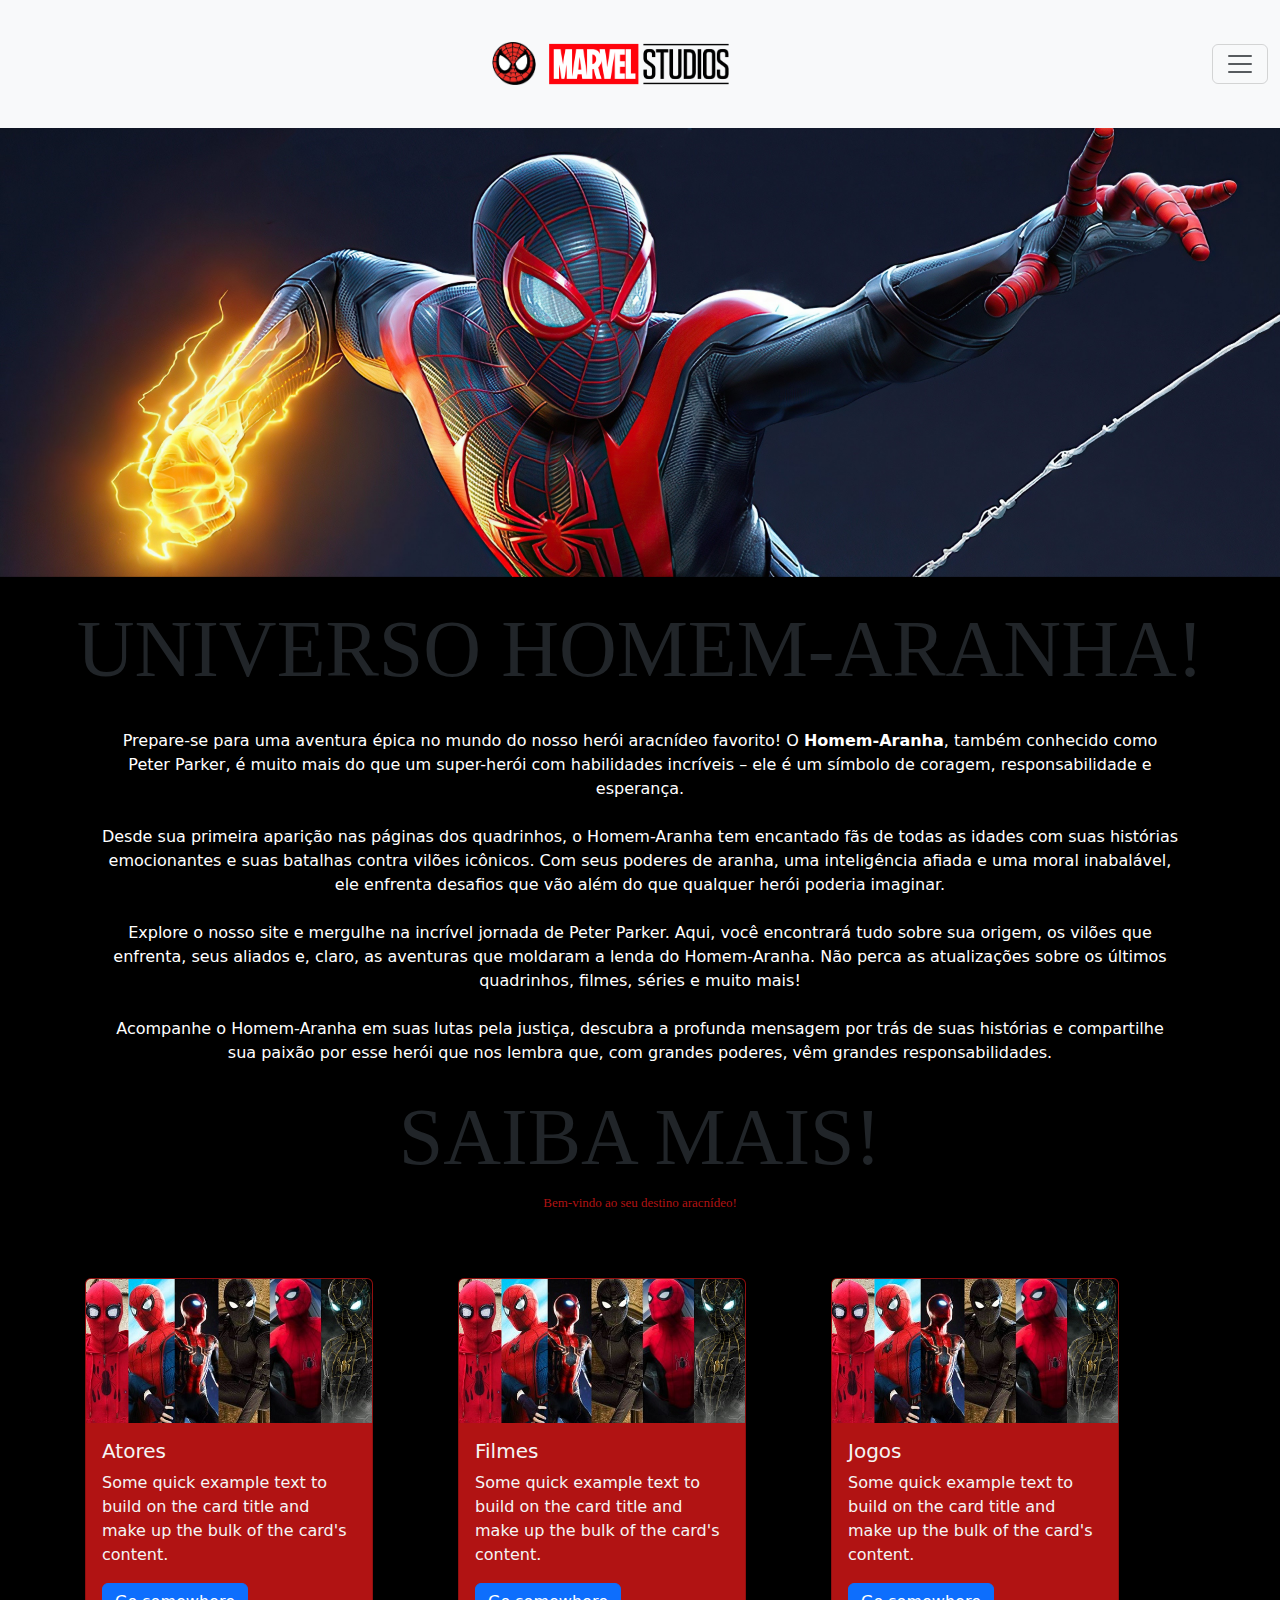
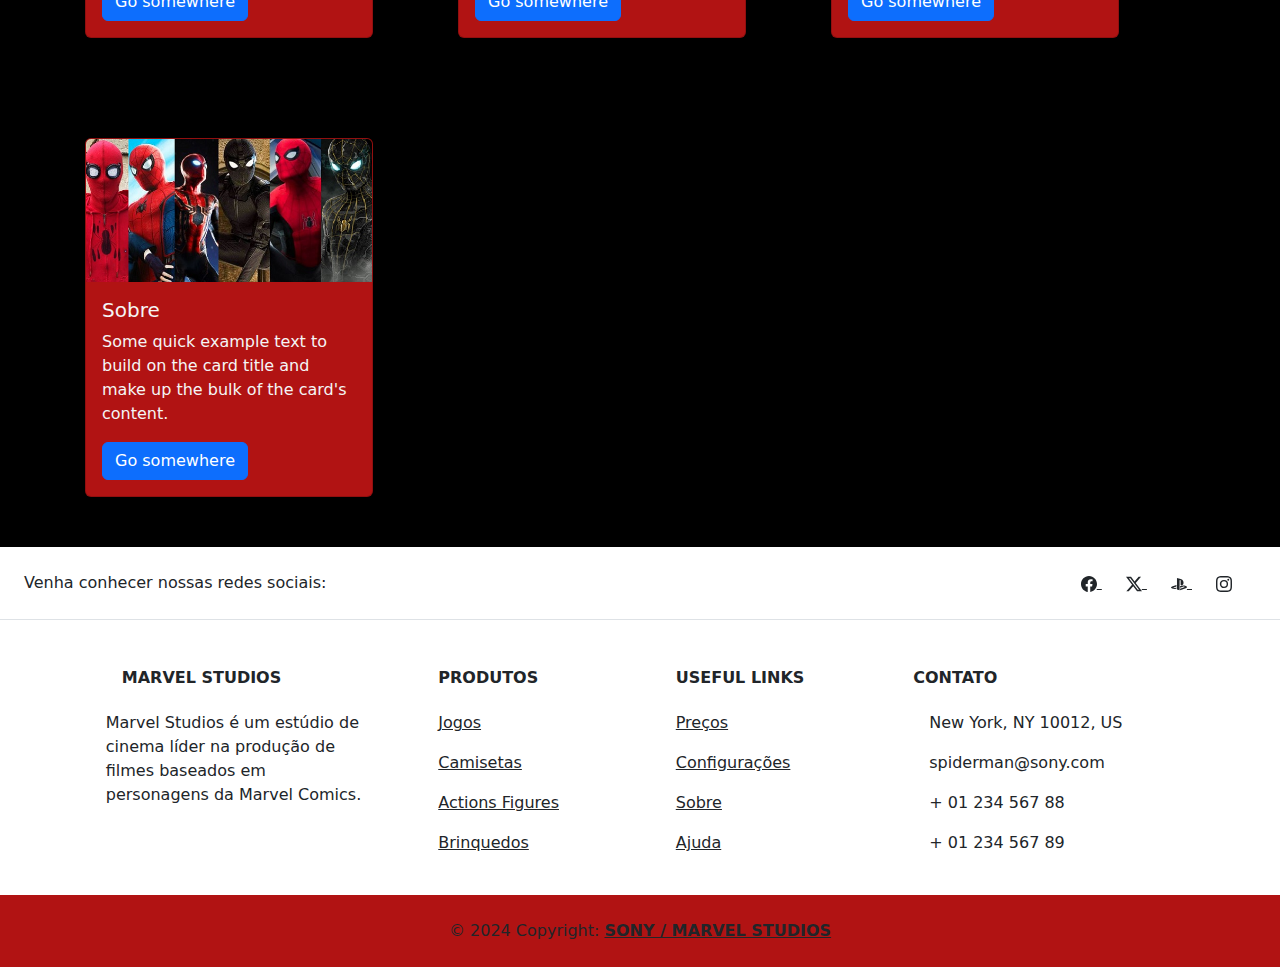
==== index.html @ 2ff121c3 "Primeiro Commit" ====
<!doctype html>
<html lang="pt-br">
<head>
    <meta charset="utf-8">
    <meta name="viewport" content="width=device-width, initial-scale=1">
    <title>Homem-Aranha</title>
    <link href="https://cdn.jsdelivr.net/npm/bootstrap@5.3.3/dist/css/bootstrap.min.css" rel="stylesheet" integrity="sha384-QWTKZyjpPEjISv5WaRU9OFeRpok6YctnYmDr5pNlyT2bRjXh0JMhjY6hW+ALEwIH" crossorigin="anonymous">
    <link rel="icon" href="imagens/bola-miles-morales-removebg-preview.png">
    <link rel="stylesheet" href="css/estilo.css">
</head>
<body>

    <header>
        <!--Navbar-->
        <nav class="navbar bg-body-tertiary fixed-top">

            <div class="container-fluid"><i></i>

              <a class="navbar-brand" href="index.html"><img src="imagens/bola-peter-parker-removebg-preview.png" width="70px"><img src="imagens/Marvel-Logo.png" width="180px"></a>
              

              <button class="navbar-toggler" type="button" data-bs-toggle="offcanvas" data-bs-target="#offcanvasNavbar" aria-controls="offcanvasNavbar" aria-label="Toggle navigation">
                <span class="navbar-toggler-icon"></span>
              </button>
              <div class="offcanvas offcanvas-end" tabindex="-1" id="offcanvasNavbar" aria-labelledby="offcanvasNavbarLabel">
                <div class="offcanvas-header">
                  <h5 class="offcanvas-title" id="offcanvasNavbarLabel">MENU</h5>
                  <button type="button" class="btn-close" data-bs-dismiss="offcanvas" aria-label="Close"></button>
                </div>

                <div class="offcanvas-body">
                  <ul class="navbar-nav justify-content-end flex-grow-1 pe-3">
                    <li class="nav-item">
                      <a class="nav-link active" aria-current="page" href="index.html">Home</a>
                    </li>
                    <li class="nav-item">
                      <a class="nav-link" href="#">Jogos</a>
                    </li>
                    <li class="nav-item">
                        <a class="nav-link" href="#">Filmes</a>
                    </li>
                    <li class="nav-item">
                        <a class="nav-link" href="sobre.html">Sobre</a>
                    </li>
                    <li class="nav-item dropdown">
                      <a class="nav-link dropdown-toggle" href="#" role="button" data-bs-toggle="dropdown" aria-expanded="false">
                        Precisa de ajuda?
                      </a>
                      <ul class="dropdown-menu">
                        <li><a class="dropdown-item" href="#">sla</a></li>
                        <li><a class="dropdown-item" href="#">Another action</a></li>
                        <li>
                          <hr class="dropdown-divider">
                        </li>
                        <li><a class="dropdown-item" href="#">Entre em contato</a></li>
                      </ul>
                    </li>
                  </ul>
                  <form class="d-flex mt-3" role="search">
                    <input class="form-control me-2" type="search" placeholder="Search" aria-label="Search">
                    <button class="btn btn-outline-success" type="submit">Search</button>
                  </form>
                </div>
              </div>
            </div>
          </nav>
    </header>

    <main id="efeitofadein">
        <!--Carrossel-->
        <div id="carouselExampleSlidesOnly" class="carousel slide" data-bs-ride="carousel">
            <div class="carousel-inner">
              <div class="carousel-item active">
                <img src="imagens/banner-miles-morales.jpg" class="d-block w-100" alt="...">
              </div>
              <div class="carousel-item">
                <img src="imagens/banner-miles-morales.jpg" class="d-block w-100" alt="...">
              </div>
              <div class="carousel-item">
                <img src="imagens/banner-miles-morales.jpg" class="d-block w-100" alt="...">
              </div>
            </div>
        </div>

        
        <div class="conteudo">
          <br>
          <h1 class="typefects">UNIVERSO HOMEM-ARANHA!</h1>

          <br>

          <p class="textohome">Prepare-se para uma aventura épica no mundo do nosso herói aracnídeo favorito! O <strong>Homem-Aranha</strong>, também conhecido como Peter Parker, é muito mais do que um super-herói com habilidades incríveis – ele é um símbolo de coragem, responsabilidade e esperança.</p>

          <br>

          <p class="textohome">Desde sua primeira aparição nas páginas dos quadrinhos, o Homem-Aranha tem encantado fãs de todas as idades com suas histórias emocionantes e suas batalhas contra vilões icônicos. Com seus poderes de aranha, uma inteligência afiada e uma moral inabalável, ele enfrenta desafios que vão além do que qualquer herói poderia imaginar.</p>

          <br>
          
          <p class="textohome">Explore o nosso site e mergulhe na incrível jornada de Peter Parker. Aqui, você encontrará tudo sobre sua origem, os vilões que enfrenta, seus aliados e, claro, as aventuras que moldaram a lenda do Homem-Aranha. Não perca as atualizações sobre os últimos quadrinhos, filmes, séries e muito mais!</p>

         <br>
          
          <p class="textohome">Acompanhe o Homem-Aranha em suas lutas pela justiça, descubra a profunda mensagem por trás de suas histórias e compartilhe sua paixão por esse herói que nos lembra que, com grandes poderes, vêm grandes responsabilidades.
          </p>

          <br>

          <h1>SAIBA MAIS!</h1>
          <p id="frase">Bem-vindo ao seu destino aracnídeo!</p>


          <section>
            <div class="card" style="width: 18rem;">
              <img src="imagens/trajes-homem-aranha.jpg" class="card-img-top" alt="...">
              <div class="card-body">
                <h5 class="card-title">Atores</h5>
                <p class="card-text">Some quick example text to build on the card title and make up the bulk of the card's content.</p>
                <a href="#" class="btn btn-primary">Go somewhere</a>
              </div>
            </div>
  
            <div class="card" style="width: 18rem;">
              <img src="imagens/trajes-homem-aranha.jpg" class="card-img-top" alt="...">
              <div class="card-body">
                <h5 class="card-title">Filmes</h5>
                <p class="card-text">Some quick example text to build on the card title and make up the bulk of the card's content.</p>
                <a href="#" class="btn btn-primary">Go somewhere</a>
              </div>
            </div>
  
            <div class="card" style="width: 18rem;">
              <img src="imagens/trajes-homem-aranha.jpg" class="card-img-top" alt="...">
              <div class="card-body">
                <h5 class="card-title">Jogos</h5>
                <p class="card-text">Some quick example text to build on the card title and make up the bulk of the card's content.</p>
                <a href="#" class="btn btn-primary">Go somewhere</a>
              </div>
            </div>
  
            <div class="card" style="width: 18rem;">
              <img src="imagens/trajes-homem-aranha.jpg" class="card-img-top" alt="...">
              <div class="card-body">
                <h5 class="card-title">Sobre</h5>
                <p class="card-text">Some quick example text to build on the card title and make up the bulk of the card's content.</p>
                <a href="#" class="btn btn-primary">Go somewhere</a>
              </div>
            </div>
          </section>

          <br>
        </div>


    </main>

  <!-- Footer -->

  <footer class="rodape">
    <!-- Section: Social media -->
    <section class="d-flex justify-content-center justify-content-lg-between p-4 border-bottom">
    <!-- Left -->
    <div class="me-5 d-none d-lg-block">
    <span>Venha conhecer nossas redes sociais:</span>
    </div>

    <!-- Left -->
    <!-- Right -->
    <div>
    <a href="https://www.facebook.com/HomemAranha/?locale=pt_BR" class="me-4 text-reset">
    <svg xmlns="http://www.w3.org/2000/svg" width="16" height="16" fill="currentColor" class="bi bi-facebook" viewBox="0 0 16 16">
    <path d="M16 8.049c0-4.446-3.582-8.05-8-8.05C3.58 0-.002 3.603-.002 8.05c0 4.017 2.926 7.347 6.75 7.951v-5.625h-2.03V8.05H6.75V6.275c0-2.017 1.195-3.131 3.022-3.131.876 0 1.791.157 1.791.157v1.98h-1.009c-.993 0-1.303.621-1.303 1.258v1.51h2.218l-.354 2.326H9.25V16c3.824-.604 6.75-3.934 6.75-7.951"/>
    </svg>
    </a>
    <a href="https://x.com/marvel" class="me-4 text-reset">
    <svg xmlns="http://www.w3.org/2000/svg" width="16" height="16" fill="currentColor" class="bi bi-twitter-x" viewBox="0 0 16 16">
    <path d="M12.6.75h2.454l-5.36 6.142L16 15.25h-4.937l-3.867-5.07-4.425 5.07H.316l5.733-6.57L0 .75h5.063l3.495 4.633L12.601.75Zm-.86 13.028h1.36L4.323 2.145H2.865z"/>
    </svg>
    </a>
    <a href="https://www.playstation.com/pt-br/search/?q=spider%20man&smcid=web%3Apsn%3Aprimary%20nav%3Asearch%3Aspider%20man" class="me-4 text-reset">
    <svg xmlns="http://www.w3.org/2000/svg" width="16" height="16" fill="currentColor" class="bi bi-playstation" viewBox="0 0 16 16">
    <path d="M15.858 11.451c-.313.395-1.079.676-1.079.676l-5.696 2.046v-1.509l4.192-1.493c.476-.17.549-.412.162-.538-.386-.127-1.085-.09-1.56.08l-2.794.984v-1.566l.161-.054s.807-.286 1.942-.412c1.135-.125 2.525.017 3.616.43 1.23.39 1.368.962 1.056 1.356M9.625 8.883v-3.86c0-.453-.083-.87-.508-.988-.326-.105-.528.198-.528.65v9.664l-2.606-.827V2c1.108.206 2.722.692 3.59.985 2.207.757 2.955 1.7 2.955 3.825 0 2.071-1.278 2.856-2.903 2.072Zm-8.424 3.625C-.061 12.15-.271 11.41.304 10.984c.532-.394 1.436-.69 1.436-.69l3.737-1.33v1.515l-2.69.963c-.474.17-.547.411-.161.538.386.126 1.085.09 1.56-.08l1.29-.469v1.356l-.257.043a8.45 8.45 0 0 1-4.018-.323Z"/>
    </svg>
    </a>
    <a href="https://www.instagram.com/spiderman/?hl=pt-br" class="me-4 text-reset">
    <svg xmlns="http://www.w3.org/2000/svg" width="16" height="16" fill="currentColor" class="bi bi-instagram" viewBox="0 0 16 16">
    <path d="M8 0C5.829 0 5.556.01 4.703.048 3.85.088 3.269.222 2.76.42a3.9 3.9 0 0 0-1.417.923A3.9 3.9 0 0 0 .42 2.76C.222 3.268.087 3.85.048 4.7.01 5.555 0 5.827 0 8.001c0 2.172.01 2.444.048 3.297.04.852.174 1.433.372 1.942.205.526.478.972.923 1.417.444.445.89.719 1.416.923.51.198 1.09.333 1.942.372C5.555 15.99 5.827 16 8 16s2.444-.01 3.298-.048c.851-.04 1.434-.174 1.943-.372a3.9 3.9 0 0 0 1.416-.923c.445-.445.718-.891.923-1.417.197-.509.332-1.09.372-1.942C15.99 10.445 16 10.173 16 8s-.01-2.445-.048-3.299c-.04-.851-.175-1.433-.372-1.941a3.9 3.9 0 0 0-.923-1.417A3.9 3.9 0 0 0 13.24.42c-.51-.198-1.092-.333-1.943-.372C10.443.01 10.172 0 7.998 0zm-.717 1.442h.718c2.136 0 2.389.007 3.232.046.78.035 1.204.166 1.486.275.373.145.64.319.92.599s.453.546.598.92c.11.281.24.705.275 1.485.039.843.047 1.096.047 3.231s-.008 2.389-.047 3.232c-.035.78-.166 1.203-.275 1.485a2.5 2.5 0 0 1-.599.919c-.28.28-.546.453-.92.598-.28.11-.704.24-1.485.276-.843.038-1.096.047-3.232.047s-2.39-.009-3.233-.047c-.78-.036-1.203-.166-1.485-.276a2.5 2.5 0 0 1-.92-.598 2.5 2.5 0 0 1-.6-.92c-.109-.281-.24-.705-.275-1.485-.038-.843-.046-1.096-.046-3.233s.008-2.388.046-3.231c.036-.78.166-1.204.276-1.486.145-.373.319-.64.599-.92s.546-.453.92-.598c.282-.11.705-.24 1.485-.276.738-.034 1.024-.044 2.515-.045zm4.988 1.328a.96.96 0 1 0 0 1.92.96.96 0 0 0 0-1.92m-4.27 1.122a4.109 4.109 0 1 0 0 8.217 4.109 4.109 0 0 0 0-8.217m0 1.441a2.667 2.667 0 1 1 0 5.334 2.667 2.667 0 0 1 0-5.334"/>
    </svg>
    </a>
    </div>
    <!-- Right -->
    </section>
    <!-- Section: Social media -->

    <!-- Section: Links  -->
    <section class="">
    <div class="container text-center text-md-start mt-5">
    <!-- Grid row -->
    <div class="row mt-3">
    <!-- Grid column -->
    <div class="col-md-3 col-lg-4 col-xl-3 mx-auto mb-4">
    <!-- Content -->
    <h6 class="text-uppercase fw-bold mb-4">
    <i class="fas fa-gem me-3"></i>MARVEL STUDIOS
    </h6>
    <p>
      Marvel Studios é um estúdio de cinema líder na produção de filmes baseados em personagens da Marvel Comics. 
    </p>
    </div>
    <!-- Grid column -->

    <!-- Grid column -->
    <div class="col-md-2 col-lg-2 col-xl-2 mx-auto mb-4">
    <!-- Links -->
    <h6 class="text-uppercase fw-bold mb-4">
      PRODUTOS
    </h6>
    <p>
      <a href="#!" class="text-reset">Jogos</a>
    </p>
    <p>
    <a href="#!" class="text-reset">Camisetas</a>
    </p>
    <p>
      <a href="#!" class="text-reset">Actions Figures</a>
    </p>
    <p>
      <a href="https://www.rihappy.com.br/homem-aranha?srsltid=AfmBOooyDin7IZW5t1Q2RoAR_1uSW8JJIubuIu5TduuZ8IfoNQ6kuU0k" class="text-reset">Brinquedos</a>
    </p>
    </div>
    <!-- Grid column -->

    <!-- Grid column -->
    <div class="col-md-3 col-lg-2 col-xl-2 mx-auto mb-4">
    <!-- Links -->
    <h6 class="text-uppercase fw-bold mb-4">
      Useful links
    </h6>
    <p>
    <a href="#!" class="text-reset">Preços</a>
    </p>
    <p>
    <a href="#!" class="text-reset">Configurações</a>
    </p>
    <p>
    <a href="#!" class="text-reset">Sobre</a>
    </p>
    <p>
    <a href="#!" class="text-reset">Ajuda</a>
    </p>
    </div>
    <!-- Grid column -->

    <!-- Grid column -->
    <div class="col-md-4 col-lg-3 col-xl-3 mx-auto mb-md-0 mb-4">
    <!-- Links -->
    <h6 class="text-uppercase fw-bold mb-4">CONTATO</h6>
    <p><i class="fas fa-home me-3"></i> New York, NY 10012, US</p>
    <p>
    <i class="fas fa-envelope me-3"></i>
            spiderman@sony.com
    </p>
    <p><i class="fas fa-phone me-3"></i> + 01 234 567 88</p>
    <p><i class="fas fa-print me-3"></i> + 01 234 567 89</p>
    </div>
    <!-- Grid column -->
    </div>
    <!-- Grid row -->
    </div>
    </section>
    <!-- Section: Links  -->

    <!-- Copyright -->
    <div class="text-center p-4" style="background-color: #b11313">
      © 2024 Copyright:
    <a class="text-reset fw-bold">SONY / MARVEL STUDIOS</a>
    </div>
    <!-- Copyright -->
  </footer>


  <script src="https://cdn.jsdelivr.net/npm/bootstrap@5.3.3/dist/js/bootstrap.bundle.min.js" integrity="sha384-YvpcrYf0tY3lHB60NNkmXc5s9fDVZLESaAA55NDzOxhy9GkcIdslK1eN7N6jIeHz" crossorigin="anonymous"></script>


</body>
</html>
---- css/estilo.css ----
*{
    margin: 0;
    padding: 0;
}

body{
    background-color: black;
}

.main{
    text-align: center;
}

header{
    margin-top: 128px;
}

h1{
    text-align: center;
    font-size: 80px;
    font-family: fantasy;
}

.typefects{
    

}


.textohome{
    text-align: center;
    margin-bottom: 20px;
    margin: 0 100px;
    color: white;

}

#frase{
    text-align: center;
    font-size: small;
    color: #b11313;
    font-family: fantasy;
}


.rodape{
    background-color: white;
    clear: both;
}

.textosobre{
    text-align: justify;
    margin-bottom: 20px;
    margin: 0 100px;
    color: white;
}

h3{
    text-align: justify;
    margin-bottom: 20px;
    margin: 0 100px;

}

.breadcrumb{
    background-color: #b11313;
}

.textbread{
    color: whitesmoke;
    text-decoration: none;
}

.card{
    margin-top: 50px;
    background-color: #b11313;
    color: whitesmoke;
    margin-left: 85px;
    float: left;
    margin-bottom: 50px;

}

#efeitofadein{

}

.linkmarvel{
    color: #b11313;
}

.linksony{
    color: #b11313;
}


/* KEY FRAMES AQUI*/

@keyframes fade-up{
    0% {
        opacity: 0;
        transform: translateY(30px) scale(0,9);
    }
}
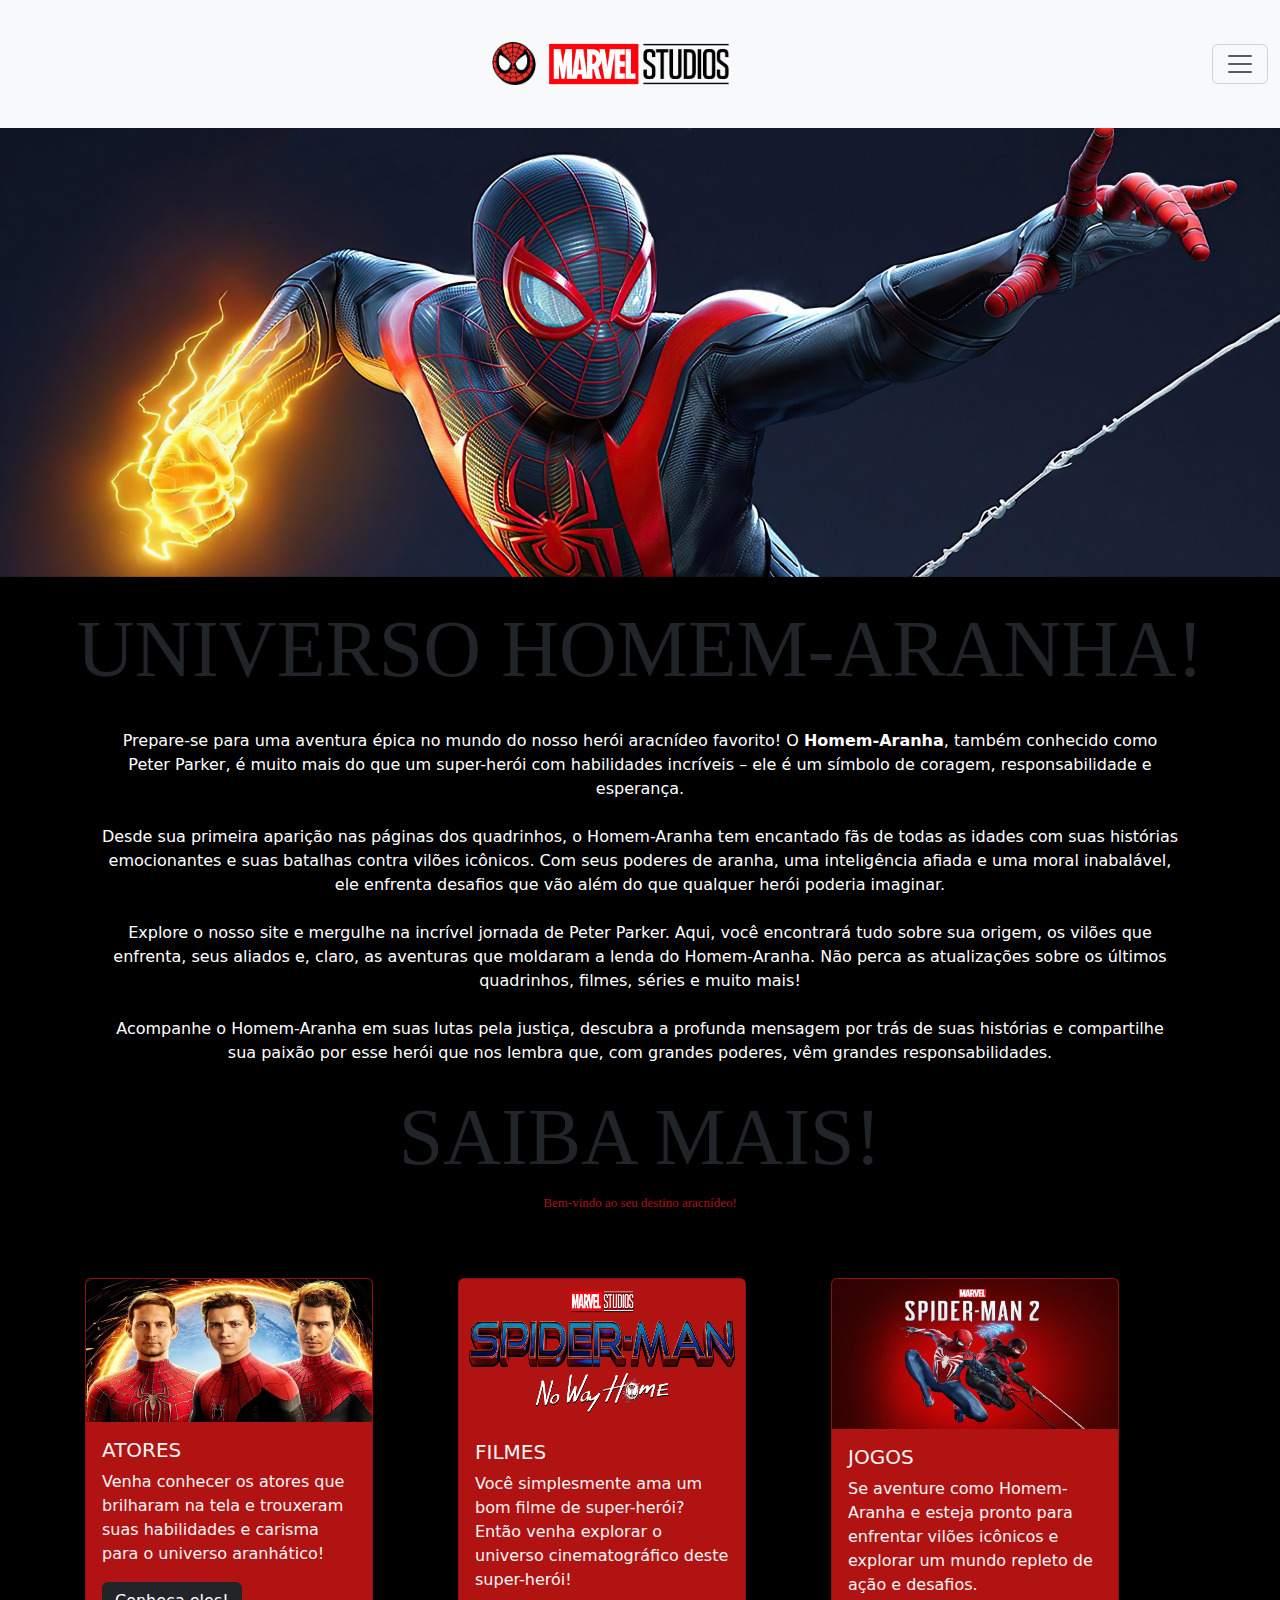
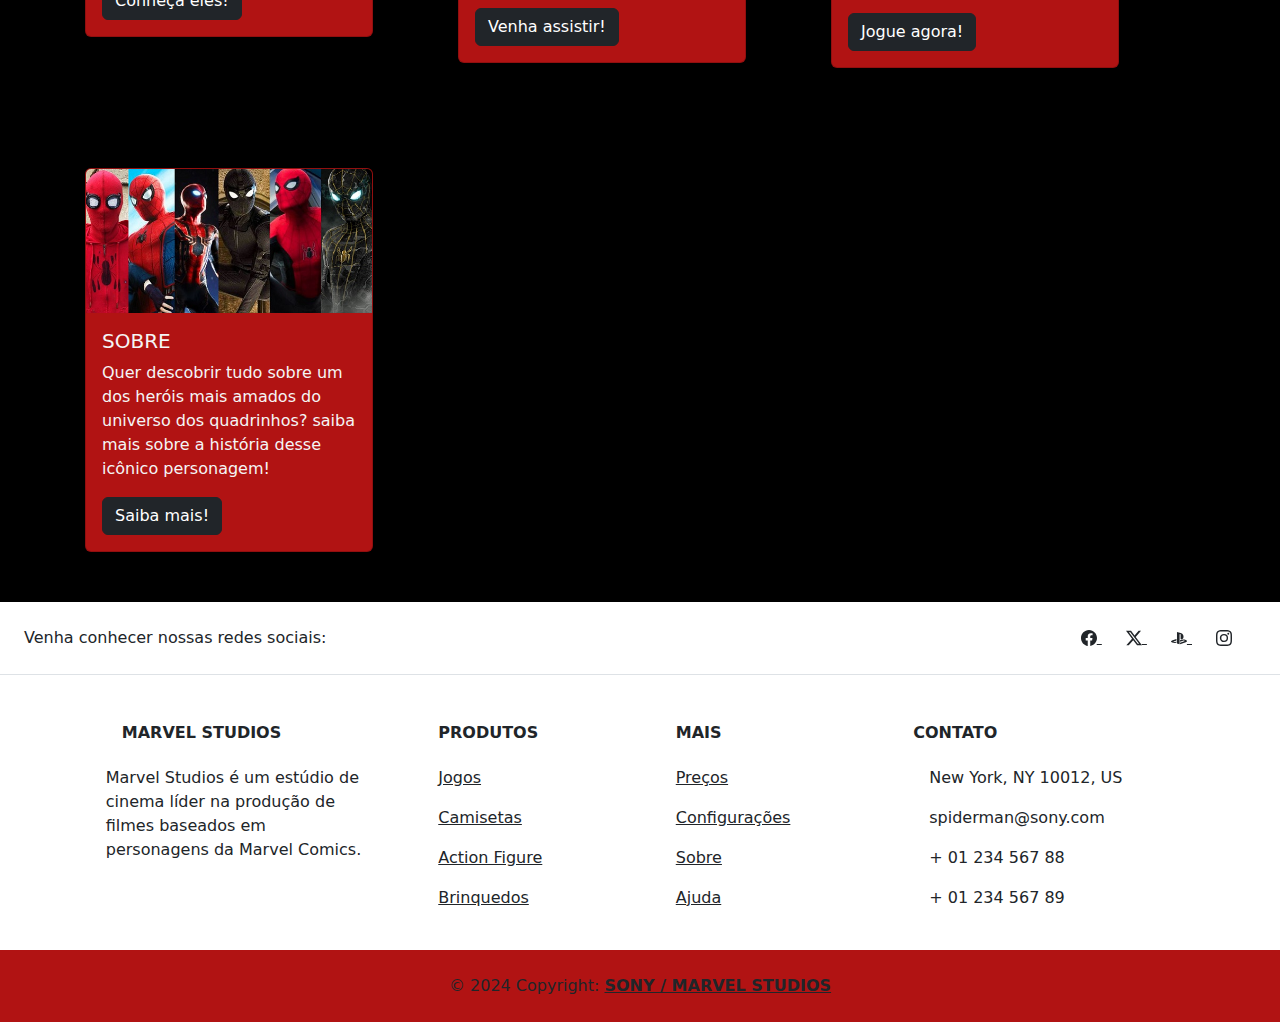
==== commit 21b1b8ec: "Add files via upload" ====
--- a/index.html
+++ b/index.html
@@ -1,286 +1,321 @@
 <!doctype html>
 <html lang="pt-br">
+
 <head>
-    <meta charset="utf-8">
-    <meta name="viewport" content="width=device-width, initial-scale=1">
-    <title>Homem-Aranha</title>
-    <link href="https://cdn.jsdelivr.net/npm/bootstrap@5.3.3/dist/css/bootstrap.min.css" rel="stylesheet" integrity="sha384-QWTKZyjpPEjISv5WaRU9OFeRpok6YctnYmDr5pNlyT2bRjXh0JMhjY6hW+ALEwIH" crossorigin="anonymous">
-    <link rel="icon" href="imagens/bola-miles-morales-removebg-preview.png">
-    <link rel="stylesheet" href="css/estilo.css">
+  <meta charset="utf-8">
+  <meta name="viewport" content="width=device-width, initial-scale=1">
+  <title>Homem-Aranha</title>
+  <link href="https://cdn.jsdelivr.net/npm/bootstrap@5.3.3/dist/css/bootstrap.min.css" rel="stylesheet"
+    integrity="sha384-QWTKZyjpPEjISv5WaRU9OFeRpok6YctnYmDr5pNlyT2bRjXh0JMhjY6hW+ALEwIH" crossorigin="anonymous">
+  <link rel="icon" href="imagens/bola-miles-morales-removebg-preview.png">
+  <link rel="stylesheet" href="css/estilo.css">
 </head>
+
 <body>
 
-    <header>
-        <!--Navbar-->
-        <nav class="navbar bg-body-tertiary fixed-top">
-
-            <div class="container-fluid"><i></i>
-
-              <a class="navbar-brand" href="index.html"><img src="imagens/bola-peter-parker-removebg-preview.png" width="70px"><img src="imagens/Marvel-Logo.png" width="180px"></a>
-              
-
-              <button class="navbar-toggler" type="button" data-bs-toggle="offcanvas" data-bs-target="#offcanvasNavbar" aria-controls="offcanvasNavbar" aria-label="Toggle navigation">
-                <span class="navbar-toggler-icon"></span>
-              </button>
-              <div class="offcanvas offcanvas-end" tabindex="-1" id="offcanvasNavbar" aria-labelledby="offcanvasNavbarLabel">
-                <div class="offcanvas-header">
-                  <h5 class="offcanvas-title" id="offcanvasNavbarLabel">MENU</h5>
-                  <button type="button" class="btn-close" data-bs-dismiss="offcanvas" aria-label="Close"></button>
-                </div>
-
-                <div class="offcanvas-body">
-                  <ul class="navbar-nav justify-content-end flex-grow-1 pe-3">
-                    <li class="nav-item">
-                      <a class="nav-link active" aria-current="page" href="index.html">Home</a>
-                    </li>
-                    <li class="nav-item">
-                      <a class="nav-link" href="#">Jogos</a>
-                    </li>
-                    <li class="nav-item">
-                        <a class="nav-link" href="#">Filmes</a>
-                    </li>
-                    <li class="nav-item">
-                        <a class="nav-link" href="sobre.html">Sobre</a>
-                    </li>
-                    <li class="nav-item dropdown">
-                      <a class="nav-link dropdown-toggle" href="#" role="button" data-bs-toggle="dropdown" aria-expanded="false">
-                        Precisa de ajuda?
-                      </a>
-                      <ul class="dropdown-menu">
-                        <li><a class="dropdown-item" href="#">sla</a></li>
-                        <li><a class="dropdown-item" href="#">Another action</a></li>
-                        <li>
-                          <hr class="dropdown-divider">
-                        </li>
-                        <li><a class="dropdown-item" href="#">Entre em contato</a></li>
-                      </ul>
-                    </li>
-                  </ul>
-                  <form class="d-flex mt-3" role="search">
-                    <input class="form-control me-2" type="search" placeholder="Search" aria-label="Search">
-                    <button class="btn btn-outline-success" type="submit">Search</button>
-                  </form>
-                </div>
-              </div>
-            </div>
-          </nav>
-    </header>
-
-    <main id="efeitofadein">
-        <!--Carrossel-->
-        <div id="carouselExampleSlidesOnly" class="carousel slide" data-bs-ride="carousel">
-            <div class="carousel-inner">
-              <div class="carousel-item active">
-                <img src="imagens/banner-miles-morales.jpg" class="d-block w-100" alt="...">
-              </div>
-              <div class="carousel-item">
-                <img src="imagens/banner-miles-morales.jpg" class="d-block w-100" alt="...">
-              </div>
-              <div class="carousel-item">
-                <img src="imagens/banner-miles-morales.jpg" class="d-block w-100" alt="...">
-              </div>
-            </div>
-        </div>
-
-        
-        <div class="conteudo">
-          <br>
-          <h1 class="typefects">UNIVERSO HOMEM-ARANHA!</h1>
-
-          <br>
-
-          <p class="textohome">Prepare-se para uma aventura épica no mundo do nosso herói aracnídeo favorito! O <strong>Homem-Aranha</strong>, também conhecido como Peter Parker, é muito mais do que um super-herói com habilidades incríveis – ele é um símbolo de coragem, responsabilidade e esperança.</p>
-
-          <br>
-
-          <p class="textohome">Desde sua primeira aparição nas páginas dos quadrinhos, o Homem-Aranha tem encantado fãs de todas as idades com suas histórias emocionantes e suas batalhas contra vilões icônicos. Com seus poderes de aranha, uma inteligência afiada e uma moral inabalável, ele enfrenta desafios que vão além do que qualquer herói poderia imaginar.</p>
-
-          <br>
-          
-          <p class="textohome">Explore o nosso site e mergulhe na incrível jornada de Peter Parker. Aqui, você encontrará tudo sobre sua origem, os vilões que enfrenta, seus aliados e, claro, as aventuras que moldaram a lenda do Homem-Aranha. Não perca as atualizações sobre os últimos quadrinhos, filmes, séries e muito mais!</p>
-
-         <br>
-          
-          <p class="textohome">Acompanhe o Homem-Aranha em suas lutas pela justiça, descubra a profunda mensagem por trás de suas histórias e compartilhe sua paixão por esse herói que nos lembra que, com grandes poderes, vêm grandes responsabilidades.
-          </p>
-
-          <br>
-
-          <h1>SAIBA MAIS!</h1>
-          <p id="frase">Bem-vindo ao seu destino aracnídeo!</p>
-
-
-          <section>
-            <div class="card" style="width: 18rem;">
-              <img src="imagens/trajes-homem-aranha.jpg" class="card-img-top" alt="...">
-              <div class="card-body">
-                <h5 class="card-title">Atores</h5>
-                <p class="card-text">Some quick example text to build on the card title and make up the bulk of the card's content.</p>
-                <a href="#" class="btn btn-primary">Go somewhere</a>
-              </div>
-            </div>
-  
-            <div class="card" style="width: 18rem;">
-              <img src="imagens/trajes-homem-aranha.jpg" class="card-img-top" alt="...">
-              <div class="card-body">
-                <h5 class="card-title">Filmes</h5>
-                <p class="card-text">Some quick example text to build on the card title and make up the bulk of the card's content.</p>
-                <a href="#" class="btn btn-primary">Go somewhere</a>
-              </div>
-            </div>
-  
-            <div class="card" style="width: 18rem;">
-              <img src="imagens/trajes-homem-aranha.jpg" class="card-img-top" alt="...">
-              <div class="card-body">
-                <h5 class="card-title">Jogos</h5>
-                <p class="card-text">Some quick example text to build on the card title and make up the bulk of the card's content.</p>
-                <a href="#" class="btn btn-primary">Go somewhere</a>
-              </div>
-            </div>
-  
-            <div class="card" style="width: 18rem;">
-              <img src="imagens/trajes-homem-aranha.jpg" class="card-img-top" alt="...">
-              <div class="card-body">
-                <h5 class="card-title">Sobre</h5>
-                <p class="card-text">Some quick example text to build on the card title and make up the bulk of the card's content.</p>
-                <a href="#" class="btn btn-primary">Go somewhere</a>
-              </div>
-            </div>
-          </section>
-
-          <br>
-        </div>
-
-
-    </main>
-
-  <!-- Footer -->
+  <!--NAVBAR-->
+
+  <header>
+    <!--Navbar-->
+    <nav class="navbar bg-body-tertiary fixed-top">
+
+      <div class="container-fluid"><i></i>
+
+        <a class="navbar-brand" href="index.html"><img src="imagens/bola-peter-parker-removebg-preview.png"
+            width="70px"><img src="imagens/Marvel-Logo.png" width="180px"></a>
+
+
+        <button class="navbar-toggler" type="button" data-bs-toggle="offcanvas" data-bs-target="#offcanvasNavbar"
+          aria-controls="offcanvasNavbar" aria-label="Toggle navigation">
+          <span class="navbar-toggler-icon"></span>
+        </button>
+        <div class="offcanvas offcanvas-end" tabindex="-1" id="offcanvasNavbar" aria-labelledby="offcanvasNavbarLabel">
+          <div class="offcanvas-header">
+            <h5 class="offcanvas-title" id="offcanvasNavbarLabel">MENU</h5>
+            <button type="button" class="btn-close" data-bs-dismiss="offcanvas" aria-label="Close"></button>
+          </div>
+
+          <div class="offcanvas-body">
+            <ul class="navbar-nav justify-content-end flex-grow-1 pe-3">
+              <li class="nav-item">
+                <a class="nav-link active" aria-current="page" href="index.html">Home</a>
+              </li>
+              <li class="nav-item">
+                <a class="nav-link" href="https://www.playstation.com/pt-br/search/?q=spider+man&smcid=web%3Apsn%3Aprimary+nav%3Asearch%3Aspider+man">Jogos</a>
+              </li>
+              <li class="nav-item">
+                <a class="nav-link" href="#">Filmes</a>
+              </li>
+              <li class="nav-item">
+                <a class="nav-link" href="sobre.html">Sobre</a>
+              </li>
+              <li class="nav-item dropdown">
+                <a class="nav-link dropdown-toggle" href="#" role="button" data-bs-toggle="dropdown"
+                  aria-expanded="false">
+                  Precisa de ajuda?
+                </a>
+                <ul class="dropdown-menu">
+                  <li><a class="dropdown-item" href="#">Dúvidas</a></li>
+                  <li><a class="dropdown-item" href="#">Fale conosco!</a></li>
+                  <li>
+                    <hr class="dropdown-divider">
+                  </li>
+                  <li><a class="dropdown-item" href="#">Entre em contato</a></li>
+                </ul>
+              </li>
+            </ul>
+            <form class="d-flex mt-3" role="search">
+              <input class="form-control me-2" type="search" placeholder="O que deseja encontrar?" aria-label="Search">
+              <button class="btn btn-outline-success" type="submit">Pesquisar</button>
+            </form>
+          </div>
+        </div>
+      </div>
+    </nav>
+  </header>
+
+  <!--NAVBAR-->
+
+  <!--MAIN-->
+
+  <main id="efeitofadein">
+    <!--Carrossel-->
+    <div id="carouselExampleSlidesOnly" class="carousel slide" data-bs-ride="carousel">
+      <div class="carousel-inner">
+        <div class="carousel-item active">
+          <img src="imagens/banner-miles-morales.jpg" class="d-block w-100" alt="...">
+        </div>
+        <div class="carousel-item">
+          <img src="imagens/banner-peter-parker.jpg" class="d-block w-100" alt="...">
+        </div>
+      </div>
+    </div>
+
+
+    <div class="conteudo">
+      <br>
+      <h1 class="typefects">UNIVERSO HOMEM-ARANHA!</h1>
+
+      <br>
+
+      <p class="textohome">Prepare-se para uma aventura épica no mundo do nosso herói aracnídeo favorito! O
+        <strong>Homem-Aranha</strong>, também conhecido como Peter Parker, é muito mais do que um super-herói com
+        habilidades incríveis – ele é um símbolo de coragem, responsabilidade e esperança.</p>
+
+      <br>
+
+      <p class="textohome">Desde sua primeira aparição nas páginas dos quadrinhos, o Homem-Aranha tem encantado fãs de
+        todas as idades com suas histórias emocionantes e suas batalhas contra vilões icônicos. Com seus poderes de
+        aranha, uma inteligência afiada e uma moral inabalável, ele enfrenta desafios que vão além do que qualquer herói
+        poderia imaginar.</p>
+
+      <br>
+
+      <p class="textohome">Explore o nosso site e mergulhe na incrível jornada de Peter Parker. Aqui, você encontrará
+        tudo sobre sua origem, os vilões que enfrenta, seus aliados e, claro, as aventuras que moldaram a lenda do
+        Homem-Aranha. Não perca as atualizações sobre os últimos quadrinhos, filmes, séries e muito mais!</p>
+
+      <br>
+
+      <p class="textohome">Acompanhe o Homem-Aranha em suas lutas pela justiça, descubra a profunda mensagem por trás de
+        suas histórias e compartilhe sua paixão por esse herói que nos lembra que, com grandes poderes, vêm grandes
+        responsabilidades.
+      </p>
+
+      <br>
+
+      <h1>SAIBA MAIS!</h1>
+      <p id="frase">Bem-vindo ao seu destino aracnídeo!</p>
+
+
+      <section>
+        <div class="card" style="width: 18rem;">
+          <img src="imagens/atores-spiderman.jpg" height="143px" class="card-img-top" alt="...">
+          <div class="card-body">
+            <h5 class="card-title">ATORES</h5>
+            <p class="card-text">Venha conhecer os atores que brilharam na tela e trouxeram suas habilidades e carisma para o universo aranhático!</p>
+            <a href="atores.html" class="btn btn-dark">Conheça eles!</a>
+          </div>
+        </div>
+
+        <div class="card" style="width: 18rem;">
+          <img src="imagens/logo-spiderman-no-way-home.png" height="145px" class="card-img-top" alt="...">
+          <div class="card-body">
+            <h5 class="card-title">FILMES</h5>
+            <p class="card-text">Você simplesmente ama um bom filme de super-herói? Então venha explorar o universo cinematográfico deste super-herói!</p>
+            <a href="https://www.primevideo.com/-/pt/search/ref=atv_nb_sug?ie=UTF8&phrase=homem+aranha" class="btn btn-dark">Venha assistir!</a>
+          </div>
+        </div>
+
+        <div class="card" style="width: 18rem;">
+          <img src="imagens/jogo-spiderman.jpg" height="150px" class="card-img-top" alt="...">
+          <div class="card-body">
+            <h5 class="card-title">JOGOS</h5>
+            <p class="card-text">Se aventure como Homem-Aranha e esteja pronto para enfrentar vilões icônicos e explorar um mundo repleto de ação e desafios.</p>
+            <a href="https://www.playstation.com/pt-br/search/?q=spider+man&smcid=web%3Apsn%3Aprimary+nav%3Asearch%3Aspider+man" class="btn btn-dark">Jogue agora!</a>
+          </div>
+        </div>
+
+        <div class="card" style="width: 18rem;">
+          <img src="imagens/trajes-homem-aranha.jpg"  class="card-img-top" alt="...">
+          <div class="card-body">
+            <h5 class="card-title">SOBRE</h5>
+            <p class="card-text">Quer descobrir tudo sobre um dos heróis mais amados do universo dos quadrinhos? saiba mais sobre a história desse icônico personagem!</p>
+            <a href="sobre.html" class="btn btn-dark">Saiba mais!</a>
+          </div>
+        </div>
+      </section>
+
+      <br>
+    </div>
+
+
+  </main>
+
+  <!--MAIN-->
+
+  <!-- FOOTER -->
 
   <footer class="rodape">
     <!-- Section: Social media -->
     <section class="d-flex justify-content-center justify-content-lg-between p-4 border-bottom">
-    <!-- Left -->
-    <div class="me-5 d-none d-lg-block">
-    <span>Venha conhecer nossas redes sociais:</span>
-    </div>
-
-    <!-- Left -->
-    <!-- Right -->
-    <div>
-    <a href="https://www.facebook.com/HomemAranha/?locale=pt_BR" class="me-4 text-reset">
-    <svg xmlns="http://www.w3.org/2000/svg" width="16" height="16" fill="currentColor" class="bi bi-facebook" viewBox="0 0 16 16">
-    <path d="M16 8.049c0-4.446-3.582-8.05-8-8.05C3.58 0-.002 3.603-.002 8.05c0 4.017 2.926 7.347 6.75 7.951v-5.625h-2.03V8.05H6.75V6.275c0-2.017 1.195-3.131 3.022-3.131.876 0 1.791.157 1.791.157v1.98h-1.009c-.993 0-1.303.621-1.303 1.258v1.51h2.218l-.354 2.326H9.25V16c3.824-.604 6.75-3.934 6.75-7.951"/>
-    </svg>
-    </a>
-    <a href="https://x.com/marvel" class="me-4 text-reset">
-    <svg xmlns="http://www.w3.org/2000/svg" width="16" height="16" fill="currentColor" class="bi bi-twitter-x" viewBox="0 0 16 16">
-    <path d="M12.6.75h2.454l-5.36 6.142L16 15.25h-4.937l-3.867-5.07-4.425 5.07H.316l5.733-6.57L0 .75h5.063l3.495 4.633L12.601.75Zm-.86 13.028h1.36L4.323 2.145H2.865z"/>
-    </svg>
-    </a>
-    <a href="https://www.playstation.com/pt-br/search/?q=spider%20man&smcid=web%3Apsn%3Aprimary%20nav%3Asearch%3Aspider%20man" class="me-4 text-reset">
-    <svg xmlns="http://www.w3.org/2000/svg" width="16" height="16" fill="currentColor" class="bi bi-playstation" viewBox="0 0 16 16">
-    <path d="M15.858 11.451c-.313.395-1.079.676-1.079.676l-5.696 2.046v-1.509l4.192-1.493c.476-.17.549-.412.162-.538-.386-.127-1.085-.09-1.56.08l-2.794.984v-1.566l.161-.054s.807-.286 1.942-.412c1.135-.125 2.525.017 3.616.43 1.23.39 1.368.962 1.056 1.356M9.625 8.883v-3.86c0-.453-.083-.87-.508-.988-.326-.105-.528.198-.528.65v9.664l-2.606-.827V2c1.108.206 2.722.692 3.59.985 2.207.757 2.955 1.7 2.955 3.825 0 2.071-1.278 2.856-2.903 2.072Zm-8.424 3.625C-.061 12.15-.271 11.41.304 10.984c.532-.394 1.436-.69 1.436-.69l3.737-1.33v1.515l-2.69.963c-.474.17-.547.411-.161.538.386.126 1.085.09 1.56-.08l1.29-.469v1.356l-.257.043a8.45 8.45 0 0 1-4.018-.323Z"/>
-    </svg>
-    </a>
-    <a href="https://www.instagram.com/spiderman/?hl=pt-br" class="me-4 text-reset">
-    <svg xmlns="http://www.w3.org/2000/svg" width="16" height="16" fill="currentColor" class="bi bi-instagram" viewBox="0 0 16 16">
-    <path d="M8 0C5.829 0 5.556.01 4.703.048 3.85.088 3.269.222 2.76.42a3.9 3.9 0 0 0-1.417.923A3.9 3.9 0 0 0 .42 2.76C.222 3.268.087 3.85.048 4.7.01 5.555 0 5.827 0 8.001c0 2.172.01 2.444.048 3.297.04.852.174 1.433.372 1.942.205.526.478.972.923 1.417.444.445.89.719 1.416.923.51.198 1.09.333 1.942.372C5.555 15.99 5.827 16 8 16s2.444-.01 3.298-.048c.851-.04 1.434-.174 1.943-.372a3.9 3.9 0 0 0 1.416-.923c.445-.445.718-.891.923-1.417.197-.509.332-1.09.372-1.942C15.99 10.445 16 10.173 16 8s-.01-2.445-.048-3.299c-.04-.851-.175-1.433-.372-1.941a3.9 3.9 0 0 0-.923-1.417A3.9 3.9 0 0 0 13.24.42c-.51-.198-1.092-.333-1.943-.372C10.443.01 10.172 0 7.998 0zm-.717 1.442h.718c2.136 0 2.389.007 3.232.046.78.035 1.204.166 1.486.275.373.145.64.319.92.599s.453.546.598.92c.11.281.24.705.275 1.485.039.843.047 1.096.047 3.231s-.008 2.389-.047 3.232c-.035.78-.166 1.203-.275 1.485a2.5 2.5 0 0 1-.599.919c-.28.28-.546.453-.92.598-.28.11-.704.24-1.485.276-.843.038-1.096.047-3.232.047s-2.39-.009-3.233-.047c-.78-.036-1.203-.166-1.485-.276a2.5 2.5 0 0 1-.92-.598 2.5 2.5 0 0 1-.6-.92c-.109-.281-.24-.705-.275-1.485-.038-.843-.046-1.096-.046-3.233s.008-2.388.046-3.231c.036-.78.166-1.204.276-1.486.145-.373.319-.64.599-.92s.546-.453.92-.598c.282-.11.705-.24 1.485-.276.738-.034 1.024-.044 2.515-.045zm4.988 1.328a.96.96 0 1 0 0 1.92.96.96 0 0 0 0-1.92m-4.27 1.122a4.109 4.109 0 1 0 0 8.217 4.109 4.109 0 0 0 0-8.217m0 1.441a2.667 2.667 0 1 1 0 5.334 2.667 2.667 0 0 1 0-5.334"/>
-    </svg>
-    </a>
-    </div>
-    <!-- Right -->
+      <!-- Left -->
+      <div class="me-5 d-none d-lg-block">
+        <span>Venha conhecer nossas redes sociais:</span>
+      </div>
+
+      <!-- Left -->
+      <!-- Right -->
+      <div>
+        <a href="https://www.facebook.com/HomemAranha/?locale=pt_BR" class="me-4 text-reset">
+          <svg xmlns="http://www.w3.org/2000/svg" width="16" height="16" fill="currentColor" class="bi bi-facebook"
+            viewBox="0 0 16 16">
+            <path
+              d="M16 8.049c0-4.446-3.582-8.05-8-8.05C3.58 0-.002 3.603-.002 8.05c0 4.017 2.926 7.347 6.75 7.951v-5.625h-2.03V8.05H6.75V6.275c0-2.017 1.195-3.131 3.022-3.131.876 0 1.791.157 1.791.157v1.98h-1.009c-.993 0-1.303.621-1.303 1.258v1.51h2.218l-.354 2.326H9.25V16c3.824-.604 6.75-3.934 6.75-7.951" />
+          </svg>
+        </a>
+        <a href="https://x.com/marvel" class="me-4 text-reset">
+          <svg xmlns="http://www.w3.org/2000/svg" width="16" height="16" fill="currentColor" class="bi bi-twitter-x"
+            viewBox="0 0 16 16">
+            <path
+              d="M12.6.75h2.454l-5.36 6.142L16 15.25h-4.937l-3.867-5.07-4.425 5.07H.316l5.733-6.57L0 .75h5.063l3.495 4.633L12.601.75Zm-.86 13.028h1.36L4.323 2.145H2.865z" />
+          </svg>
+        </a>
+        <a href="https://www.playstation.com/pt-br/search/?q=spider%20man&smcid=web%3Apsn%3Aprimary%20nav%3Asearch%3Aspider%20man"
+          class="me-4 text-reset">
+          <svg xmlns="http://www.w3.org/2000/svg" width="16" height="16" fill="currentColor" class="bi bi-playstation"
+            viewBox="0 0 16 16">
+            <path
+              d="M15.858 11.451c-.313.395-1.079.676-1.079.676l-5.696 2.046v-1.509l4.192-1.493c.476-.17.549-.412.162-.538-.386-.127-1.085-.09-1.56.08l-2.794.984v-1.566l.161-.054s.807-.286 1.942-.412c1.135-.125 2.525.017 3.616.43 1.23.39 1.368.962 1.056 1.356M9.625 8.883v-3.86c0-.453-.083-.87-.508-.988-.326-.105-.528.198-.528.65v9.664l-2.606-.827V2c1.108.206 2.722.692 3.59.985 2.207.757 2.955 1.7 2.955 3.825 0 2.071-1.278 2.856-2.903 2.072Zm-8.424 3.625C-.061 12.15-.271 11.41.304 10.984c.532-.394 1.436-.69 1.436-.69l3.737-1.33v1.515l-2.69.963c-.474.17-.547.411-.161.538.386.126 1.085.09 1.56-.08l1.29-.469v1.356l-.257.043a8.45 8.45 0 0 1-4.018-.323Z" />
+          </svg>
+        </a>
+        <a href="https://www.instagram.com/spiderman/?hl=pt-br" class="me-4 text-reset">
+          <svg xmlns="http://www.w3.org/2000/svg" width="16" height="16" fill="currentColor" class="bi bi-instagram"
+            viewBox="0 0 16 16">
+            <path
+              d="M8 0C5.829 0 5.556.01 4.703.048 3.85.088 3.269.222 2.76.42a3.9 3.9 0 0 0-1.417.923A3.9 3.9 0 0 0 .42 2.76C.222 3.268.087 3.85.048 4.7.01 5.555 0 5.827 0 8.001c0 2.172.01 2.444.048 3.297.04.852.174 1.433.372 1.942.205.526.478.972.923 1.417.444.445.89.719 1.416.923.51.198 1.09.333 1.942.372C5.555 15.99 5.827 16 8 16s2.444-.01 3.298-.048c.851-.04 1.434-.174 1.943-.372a3.9 3.9 0 0 0 1.416-.923c.445-.445.718-.891.923-1.417.197-.509.332-1.09.372-1.942C15.99 10.445 16 10.173 16 8s-.01-2.445-.048-3.299c-.04-.851-.175-1.433-.372-1.941a3.9 3.9 0 0 0-.923-1.417A3.9 3.9 0 0 0 13.24.42c-.51-.198-1.092-.333-1.943-.372C10.443.01 10.172 0 7.998 0zm-.717 1.442h.718c2.136 0 2.389.007 3.232.046.78.035 1.204.166 1.486.275.373.145.64.319.92.599s.453.546.598.92c.11.281.24.705.275 1.485.039.843.047 1.096.047 3.231s-.008 2.389-.047 3.232c-.035.78-.166 1.203-.275 1.485a2.5 2.5 0 0 1-.599.919c-.28.28-.546.453-.92.598-.28.11-.704.24-1.485.276-.843.038-1.096.047-3.232.047s-2.39-.009-3.233-.047c-.78-.036-1.203-.166-1.485-.276a2.5 2.5 0 0 1-.92-.598 2.5 2.5 0 0 1-.6-.92c-.109-.281-.24-.705-.275-1.485-.038-.843-.046-1.096-.046-3.233s.008-2.388.046-3.231c.036-.78.166-1.204.276-1.486.145-.373.319-.64.599-.92s.546-.453.92-.598c.282-.11.705-.24 1.485-.276.738-.034 1.024-.044 2.515-.045zm4.988 1.328a.96.96 0 1 0 0 1.92.96.96 0 0 0 0-1.92m-4.27 1.122a4.109 4.109 0 1 0 0 8.217 4.109 4.109 0 0 0 0-8.217m0 1.441a2.667 2.667 0 1 1 0 5.334 2.667 2.667 0 0 1 0-5.334" />
+          </svg>
+        </a>
+      </div>
+      <!-- Right -->
     </section>
     <!-- Section: Social media -->
 
     <!-- Section: Links  -->
     <section class="">
-    <div class="container text-center text-md-start mt-5">
-    <!-- Grid row -->
-    <div class="row mt-3">
-    <!-- Grid column -->
-    <div class="col-md-3 col-lg-4 col-xl-3 mx-auto mb-4">
-    <!-- Content -->
-    <h6 class="text-uppercase fw-bold mb-4">
-    <i class="fas fa-gem me-3"></i>MARVEL STUDIOS
-    </h6>
-    <p>
-      Marvel Studios é um estúdio de cinema líder na produção de filmes baseados em personagens da Marvel Comics. 
-    </p>
-    </div>
-    <!-- Grid column -->
-
-    <!-- Grid column -->
-    <div class="col-md-2 col-lg-2 col-xl-2 mx-auto mb-4">
-    <!-- Links -->
-    <h6 class="text-uppercase fw-bold mb-4">
-      PRODUTOS
-    </h6>
-    <p>
-      <a href="#!" class="text-reset">Jogos</a>
-    </p>
-    <p>
-    <a href="#!" class="text-reset">Camisetas</a>
-    </p>
-    <p>
-      <a href="#!" class="text-reset">Actions Figures</a>
-    </p>
-    <p>
-      <a href="https://www.rihappy.com.br/homem-aranha?srsltid=AfmBOooyDin7IZW5t1Q2RoAR_1uSW8JJIubuIu5TduuZ8IfoNQ6kuU0k" class="text-reset">Brinquedos</a>
-    </p>
-    </div>
-    <!-- Grid column -->
-
-    <!-- Grid column -->
-    <div class="col-md-3 col-lg-2 col-xl-2 mx-auto mb-4">
-    <!-- Links -->
-    <h6 class="text-uppercase fw-bold mb-4">
-      Useful links
-    </h6>
-    <p>
-    <a href="#!" class="text-reset">Preços</a>
-    </p>
-    <p>
-    <a href="#!" class="text-reset">Configurações</a>
-    </p>
-    <p>
-    <a href="#!" class="text-reset">Sobre</a>
-    </p>
-    <p>
-    <a href="#!" class="text-reset">Ajuda</a>
-    </p>
-    </div>
-    <!-- Grid column -->
-
-    <!-- Grid column -->
-    <div class="col-md-4 col-lg-3 col-xl-3 mx-auto mb-md-0 mb-4">
-    <!-- Links -->
-    <h6 class="text-uppercase fw-bold mb-4">CONTATO</h6>
-    <p><i class="fas fa-home me-3"></i> New York, NY 10012, US</p>
-    <p>
-    <i class="fas fa-envelope me-3"></i>
-            spiderman@sony.com
-    </p>
-    <p><i class="fas fa-phone me-3"></i> + 01 234 567 88</p>
-    <p><i class="fas fa-print me-3"></i> + 01 234 567 89</p>
-    </div>
-    <!-- Grid column -->
-    </div>
-    <!-- Grid row -->
-    </div>
+      <div class="container text-center text-md-start mt-5">
+        <!-- Grid row -->
+        <div class="row mt-3">
+          <!-- Grid column -->
+          <div class="col-md-3 col-lg-4 col-xl-3 mx-auto mb-4">
+            <!-- Content -->
+            <h6 class="text-uppercase fw-bold mb-4">
+              <i class="fas fa-gem me-3"></i>MARVEL STUDIOS
+            </h6>
+            <p>
+              Marvel Studios é um estúdio de cinema líder na produção de filmes baseados em personagens da Marvel
+              Comics.
+            </p>
+          </div>
+          <!-- Grid column -->
+
+          <!-- Grid column -->
+          <div class="col-md-2 col-lg-2 col-xl-2 mx-auto mb-4">
+            <!-- Links -->
+            <h6 class="text-uppercase fw-bold mb-4">
+              PRODUTOS
+            </h6>
+            <p>
+              <a href="https://www.playstation.com/pt-br/search/?q=spider+man&smcid=web%3Apsn%3Aprimary+nav%3Asearch%3Aspider+man" class="text-reset">Jogos</a>
+            </p>
+            <p>
+              <a href="https://www.amazon.com.br/s?k=camiseta+homem+aranha+adulto&qid=1725332111&ref=sr_pg_1" class="text-reset">Camisetas</a>
+            </p>
+            <p>
+              <a href="https://www.amazon.com.br/action-figure-homem-aranha/s?k=action+figure+homem+aranha" class="text-reset">Action Figure</a>
+            </p>
+            <p>
+              <a href="https://www.rihappy.com.br/homem-aranha?srsltid=AfmBOooyDin7IZW5t1Q2RoAR_1uSW8JJIubuIu5TduuZ8IfoNQ6kuU0k"
+                class="text-reset">Brinquedos</a>
+            </p>
+          </div>
+          <!-- Grid column -->
+
+          <!-- Grid column -->
+          <div class="col-md-3 col-lg-2 col-xl-2 mx-auto mb-4">
+            <!-- Links -->
+            <h6 class="text-uppercase fw-bold mb-4">
+              MAIS
+            </h6>
+            <p>
+              <a href="#!" class="text-reset">Preços</a>
+            </p>
+            <p>
+              <a href="#!" class="text-reset">Configurações</a>
+            </p>
+            <p>
+              <a href="#!" class="text-reset">Sobre</a>
+            </p>
+            <p>
+              <a href="#!" class="text-reset">Ajuda</a>
+            </p>
+          </div>
+          <!-- Grid column -->
+
+          <!-- Grid column -->
+          <div class="col-md-4 col-lg-3 col-xl-3 mx-auto mb-md-0 mb-4">
+            <!-- Links -->
+            <h6 class="text-uppercase fw-bold mb-4">CONTATO</h6>
+            <p><i class="fas fa-home me-3"></i> New York, NY 10012, US</p>
+            <p>
+              <i class="fas fa-envelope me-3"></i>
+              spiderman@sony.com
+            </p>
+            <p><i class="fas fa-phone me-3"></i> + 01 234 567 88</p>
+            <p><i class="fas fa-print me-3"></i> + 01 234 567 89</p>
+          </div>
+          <!-- Grid column -->
+        </div>
+        <!-- Grid row -->
+      </div>
     </section>
     <!-- Section: Links  -->
 
     <!-- Copyright -->
     <div class="text-center p-4" style="background-color: #b11313">
       © 2024 Copyright:
-    <a class="text-reset fw-bold">SONY / MARVEL STUDIOS</a>
+      <a class="text-reset fw-bold">SONY / MARVEL STUDIOS</a>
     </div>
     <!-- Copyright -->
   </footer>
 
-
-  <script src="https://cdn.jsdelivr.net/npm/bootstrap@5.3.3/dist/js/bootstrap.bundle.min.js" integrity="sha384-YvpcrYf0tY3lHB60NNkmXc5s9fDVZLESaAA55NDzOxhy9GkcIdslK1eN7N6jIeHz" crossorigin="anonymous"></script>
+  <!-- FOOTER -->
+
+  <script src="https://cdn.jsdelivr.net/npm/bootstrap@5.3.3/dist/js/bootstrap.bundle.min.js"
+    integrity="sha384-YvpcrYf0tY3lHB60NNkmXc5s9fDVZLESaAA55NDzOxhy9GkcIdslK1eN7N6jIeHz"
+    crossorigin="anonymous"></script>
 
 
 </body>
+
 </html>--- a/css/estilo.css
+++ b/css/estilo.css
@@ -21,9 +21,10 @@
     font-family: fantasy;
 }
 
-.typefects{
-    
-
+h2{
+    text-align: center;
+    font-size: 60px;
+    font-family: fantasy;
 }
 
 
